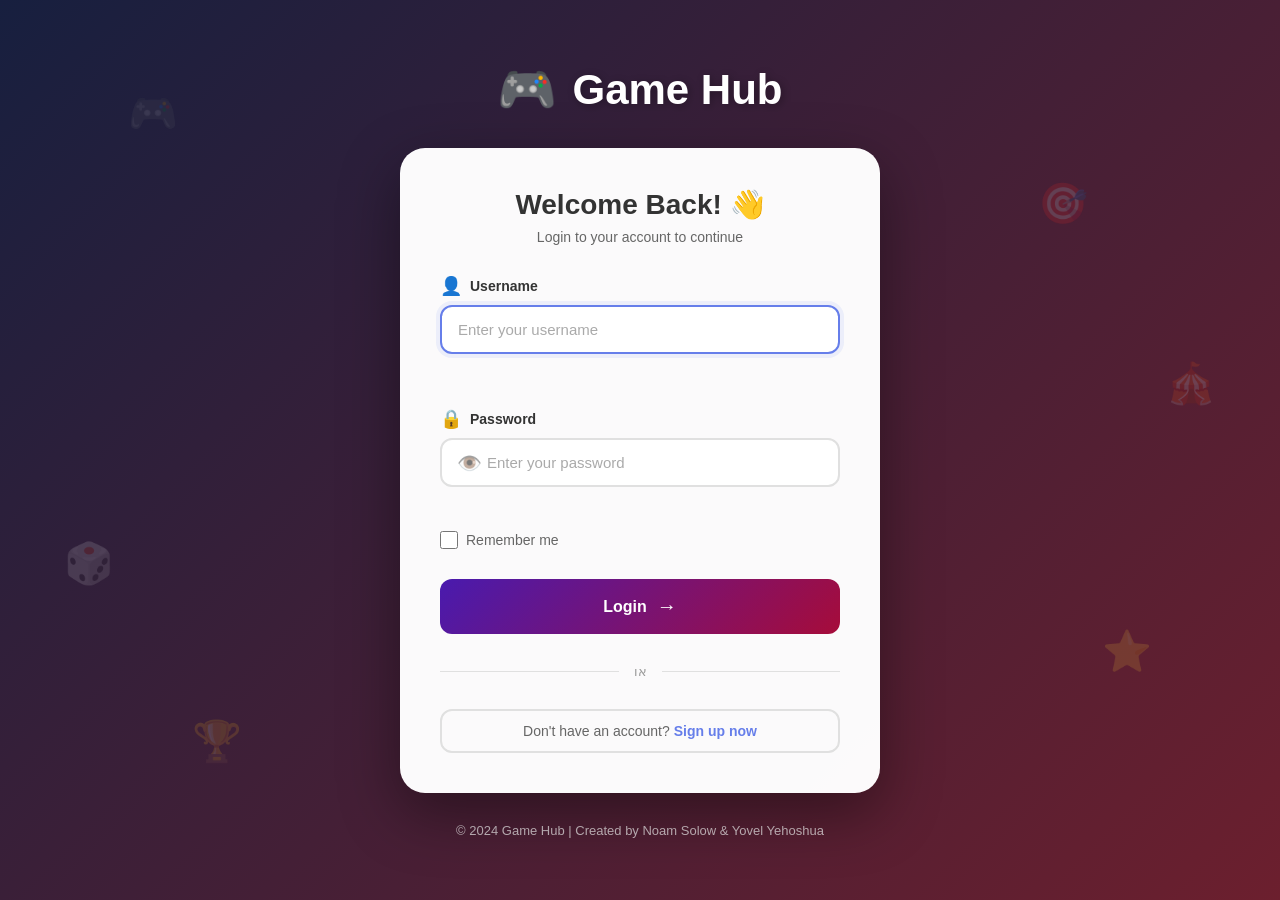
==== index.html @ dd00cf9c "שינוים: עבור המשחק הראשון תיקון הקוד ושיפור השלבים עבור המשחק השני יותר מילים והוספת כתגוריות הספת ש" ====
<!DOCTYPE html>
<html lang="en">
<head>
    <meta charset="UTF-8">
    <meta name="viewport" content="width=device-width, initial-scale=1.0">
    <title>Game Hub - Redirecting...</title>
    <meta http-equiv="refresh" content="0; url=html/login.html">
    <link rel="stylesheet" href="../css/style.css">
    
</head>
<body>
    <div class="redirect-message">
        <h1>🎮 Game Hub</h1>
        <p>Redirecting to login page...</p>
        <p>If you are not redirected automatically, <a href="html/login.html">click here</a>.</p>
    </div>
    <script>
        // JavaScript redirect as backup
        window.location.href = 'html/login.html';
    </script>
</body>
</html>
---- css/style.css ----
/**
 * style.css
 * Common styles for all pages
 */

/* Reset & Base Styles */
* {
    margin: 0;
    padding: 0;
    box-sizing: border-box;
}

body {
    font-family: 'Segoe UI', Tahoma, Geneva, Verdana, sans-serif;
    background: linear-gradient(135deg, #171f3f 0%, #6c1f2e 100%);
    min-height: 100vh;
    color: #333;
}

/* Navbar Styles */
.navbar {
    background: linear-gradient(135deg, #491aae 0%, #a60c3a 100%);
    box-shadow: 0 2px 10px rgba(0, 0, 0, 0.1);
    position: sticky;
    top: 0;
    z-index: 1000;
    color: white;
}

.navbar-container {
    max-width: 1200px;
    margin: 0 auto;
    padding: 15px 20px;
    display: flex;
    justify-content: space-between;
    align-items: center;
    gap: 20px;
}

.navbar-brand h1 {
    margin: 0;
    font-size: 24px;
    color: white;
    font-weight: bold;
}

.navbar-menu {
    display: flex;
    align-items: center;
    gap: 10px;
    flex: 1;
    justify-content: center;
}

.nav-link {
    display: flex;
    align-items: center;
    gap: 8px;
    padding: 10px 20px;
    border-radius: 10px;
    text-decoration: none;
    color: white;
    font-weight: 500;
    transition: all 0.3s ease;
    position: relative;
    background: rgba(255, 255, 255, 0.1);
}

.nav-link:hover {
    background: rgba(255, 255, 255, 0.2);
    transform: translateY(-2px);
}

.nav-link.active {
    background: rgba(255, 255, 255, 0.3);
    box-shadow: 0 2px 8px rgba(0, 0, 0, 0.2);
}

.nav-icon {
    font-size: 20px;
    line-height: 1;
}

.nav-text {
    font-size: 16px;
}

.nav-badge {
    position: absolute;
    top: -5px;
    right: -5px;
    background: #ff4757;
    color: white;
    border-radius: 50%;
    width: 20px;
    height: 20px;
    display: flex;
    align-items: center;
    justify-content: center;
    font-size: 11px;
    font-weight: bold;
    border: 2px solid white;
}

.navbar-user {
    display: flex;
    align-items: center;
    gap: 15px;
}

.user-info {
    display: flex;
    align-items: center;
    gap: 10px;
}

.user-avatar {
    width: 40px;
    height: 40px;
    border-radius: 50%;
    background: rgba(255, 255, 255, 0.3);
    display: flex;
    align-items: center;
    justify-content: center;
    font-weight: bold;
    font-size: 18px;
    color: white;
    border: 2px solid rgba(255, 255, 255, 0.5);
}

.user-name {
    font-weight: 600;
    font-size: 16px;
    color: white;
}

.btn-logout {
    display: flex;
    align-items: center;
    gap: 6px;
    padding: 8px 16px;
    background: rgba(255, 255, 255, 0.2);
    color: white;
    border: 2px solid rgba(255, 255, 255, 0.3);
    border-radius: 8px;
    cursor: pointer;
    font-weight: 600;
    font-size: 14px;
    transition: all 0.3s ease;
}

.btn-logout:hover {
    background: rgba(220, 53, 69, 0.8);
    border-color: rgba(220, 53, 69, 1);
    transform: translateY(-2px);
    box-shadow: 0 4px 8px rgba(0, 0, 0, 0.2);
}

.logout-icon {
    font-size: 16px;
    line-height: 1;
}

.logout-text {
    font-size: 14px;
}

/* Common Button Styles */
.btn {
    padding: 10px 20px;
    border: none;
    border-radius: 8px;
    font-size: 14px;
    font-weight: bold;
    cursor: pointer;
    transition: all 0.3s ease;
    font-family: inherit;
}

.btn:hover {
    transform: translateY(-2px);
    box-shadow: 0 4px 8px rgba(0,0,0,0.2);
}

.btn:disabled {
    opacity: 0.5;
    cursor: not-allowed;
    transform: none;
}

.btn-primary {
    background: #667eea;
    color: white;
}

.btn-primary:hover:not(:disabled) {
    background: #5568d3;
}

.btn-secondary {
    background: #6c757d;
    color: white;
}

.btn-secondary:hover:not(:disabled) {
    background: #5a6268;
}

.btn-danger {
    background: #dc3545;
    color: white;
}

.btn-danger:hover:not(:disabled) {
    background: #c82333;
}

.btn-warning {
    background: #ffc107;
    color: #333;
}

.btn-warning:hover:not(:disabled) {
    background: #e0a800;
}

.btn-success {
    background: #28a745;
    color: white;
}

.btn-success:hover:not(:disabled) {
    background: #218838;
}

.btn-sm {
    padding: 6px 12px;
    font-size: 12px;
}

.btn-lg {
    padding: 15px 30px;
    font-size: 18px;
}

/* Container */
.container {
    max-width: 1200px;
    margin: 0 auto;
    padding: 0 20px;
}

/* Hidden Class */
.hidden {
    display: none !important;
}

/* Loading Spinner */
.loading {
    display: inline-block;
    width: 20px;
    height: 20px;
    border: 3px solid rgba(255,255,255,.3);
    border-radius: 50%;
    border-top-color: #fff;
    animation: spin 1s ease-in-out infinite;
}

@keyframes spin {
    to { transform: rotate(360deg); }
}

/* Card Styles */
.card {
    background: white;
    border-radius: 15px;
    padding: 20px;
    box-shadow: 0 4px 6px rgba(0,0,0,0.1);
    margin-bottom: 20px;
}

/* Footer */
.footer {
    background: rgba(0, 0, 0, 0.3);
    color: white;
    text-align: center;
    padding: 20px;
    margin-top: 40px;
}

.footer p {
    margin: 0;
    font-size: 14px;
}

/* Responsive Design */
@media (max-width: 768px) {
    .navbar-container {
        flex-direction: column;
        gap: 15px;
        padding: 15px;
    }

    .navbar-menu {
        width: 100%;
        justify-content: space-around;
    }

    .navbar-user {
        width: 100%;
        justify-content: space-between;
    }

    .nav-link {
        padding: 8px 15px;
        flex-direction: column;
        gap: 4px;
    }

    .nav-text {
        font-size: 12px;
    }

    .user-name {
        font-size: 14px;
    }

    .btn-logout {
        padding: 6px 12px;
        font-size: 12px;
    }
}

@media (max-width: 480px) {
    .navbar-brand h1 {
        font-size: 20px;
    }

    .nav-icon {
        font-size: 18px;
    }

    .user-avatar {
        width: 35px;
        height: 35px;
        font-size: 16px;
    }

    .logout-text {
        display: none;
    }

    .logout-icon {
        font-size: 18px;
    }
}

/* Scrollbar Styles */
::-webkit-scrollbar {
    width: 10px;
}

::-webkit-scrollbar-track {
    background: #f1f1f1;
}

::-webkit-scrollbar-thumb {
    background: #667eea;
    border-radius: 5px;
}

::-webkit-scrollbar-thumb:hover {
    background: #5568d3;
}

/* ==========================================
   Background Animation (Floating Emojis)
   ========================================== */
.bg-animation {
    position: fixed;
    top: 0;
    left: 0;
    width: 100%;
    height: 100%;
    pointer-events: none;
    z-index: 1;
}

.shape {
    position: absolute;
    font-size: 40px;
    opacity: 0.15;
    animation: float 20s infinite ease-in-out;
}

.shape-1 {
    top: 10%;
    left: 10%;
    animation-delay: 0s;
}

.shape-2 {
    top: 20%;
    right: 15%;
    animation-delay: 2s;
}

.shape-3 {
    bottom: 15%;
    left: 15%;
    animation-delay: 4s;
}

.shape-4 {
    bottom: 25%;
    right: 10%;
    animation-delay: 6s;
}

.shape-5 {
    top: 60%;
    left: 5%;
    animation-delay: 3s;
}

.shape-6 {
    top: 40%;
    right: 5%;
    animation-delay: 5s;
}

@keyframes float {
    0%, 100% {
        transform: translate(0, 0) rotate(0deg);
    }
    33% {
        transform: translate(30px, -30px) rotate(120deg);
    }
    66% {
        transform: translate(-20px, 20px) rotate(240deg);
    }
}

@media (max-width: 768px) {
    .shape {
        font-size: 30px;
    }
}

@media (max-width: 480px) {
    .shape {
        font-size: 24px;
    }
}
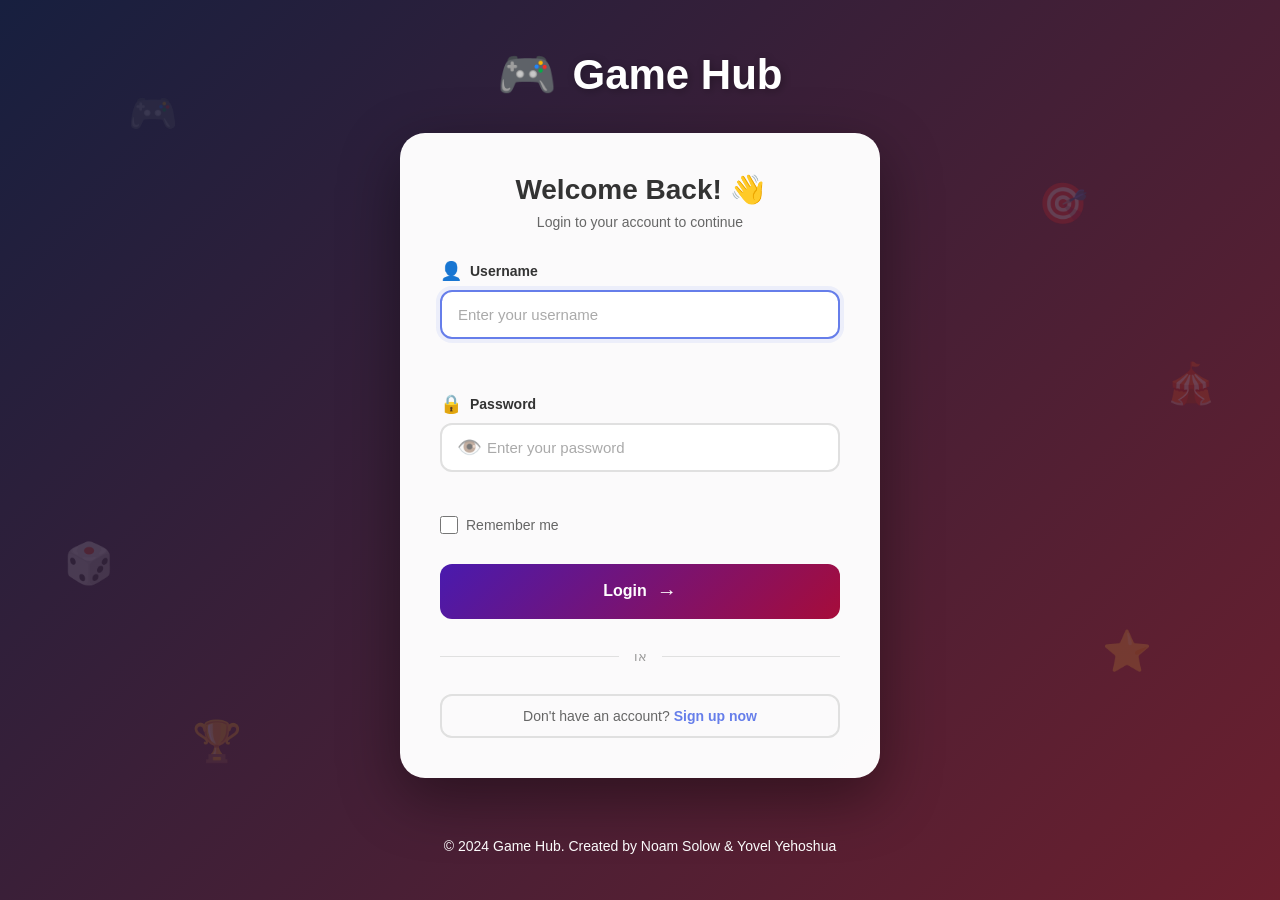
==== commit 5c926528: "changed name" ====
--- a/index.html
+++ b/index.html
@@ -4,7 +4,7 @@
     <meta charset="UTF-8">
     <meta name="viewport" content="width=device-width, initial-scale=1.0">
     <title>Game Hub - Redirecting...</title>
-    <meta http-equiv="refresh" content="0; url=html/login.html">
+    <meta http-equiv="refresh" content="0; url=html/login-signup.html">
     <link rel="stylesheet" href="../css/style.css">
     
 </head>
@@ -12,11 +12,11 @@
     <div class="redirect-message">
         <h1>🎮 Game Hub</h1>
         <p>Redirecting to login page...</p>
-        <p>If you are not redirected automatically, <a href="html/login.html">click here</a>.</p>
+        <p>If you are not redirected automatically, <a href="html/login-signup.html">click here</a>.</p>
     </div>
     <script>
         // JavaScript redirect as backup
-        window.location.href = 'html/login.html';
+        window.location.href = 'html/login-signup.html';
     </script>
 </body>
 </html>
--- a/css/style.css
+++ b/css/style.css
@@ -15,6 +15,15 @@
     background: linear-gradient(135deg, #171f3f 0%, #6c1f2e 100%);
     min-height: 100vh;
     color: #333;
+}
+
+/* Visibility Classes for Authenticated Content */
+body.auth-required {
+    visibility: hidden;
+}
+
+body.auth-verified {
+    visibility: visible;
 }
 
 /* Navbar Styles */
